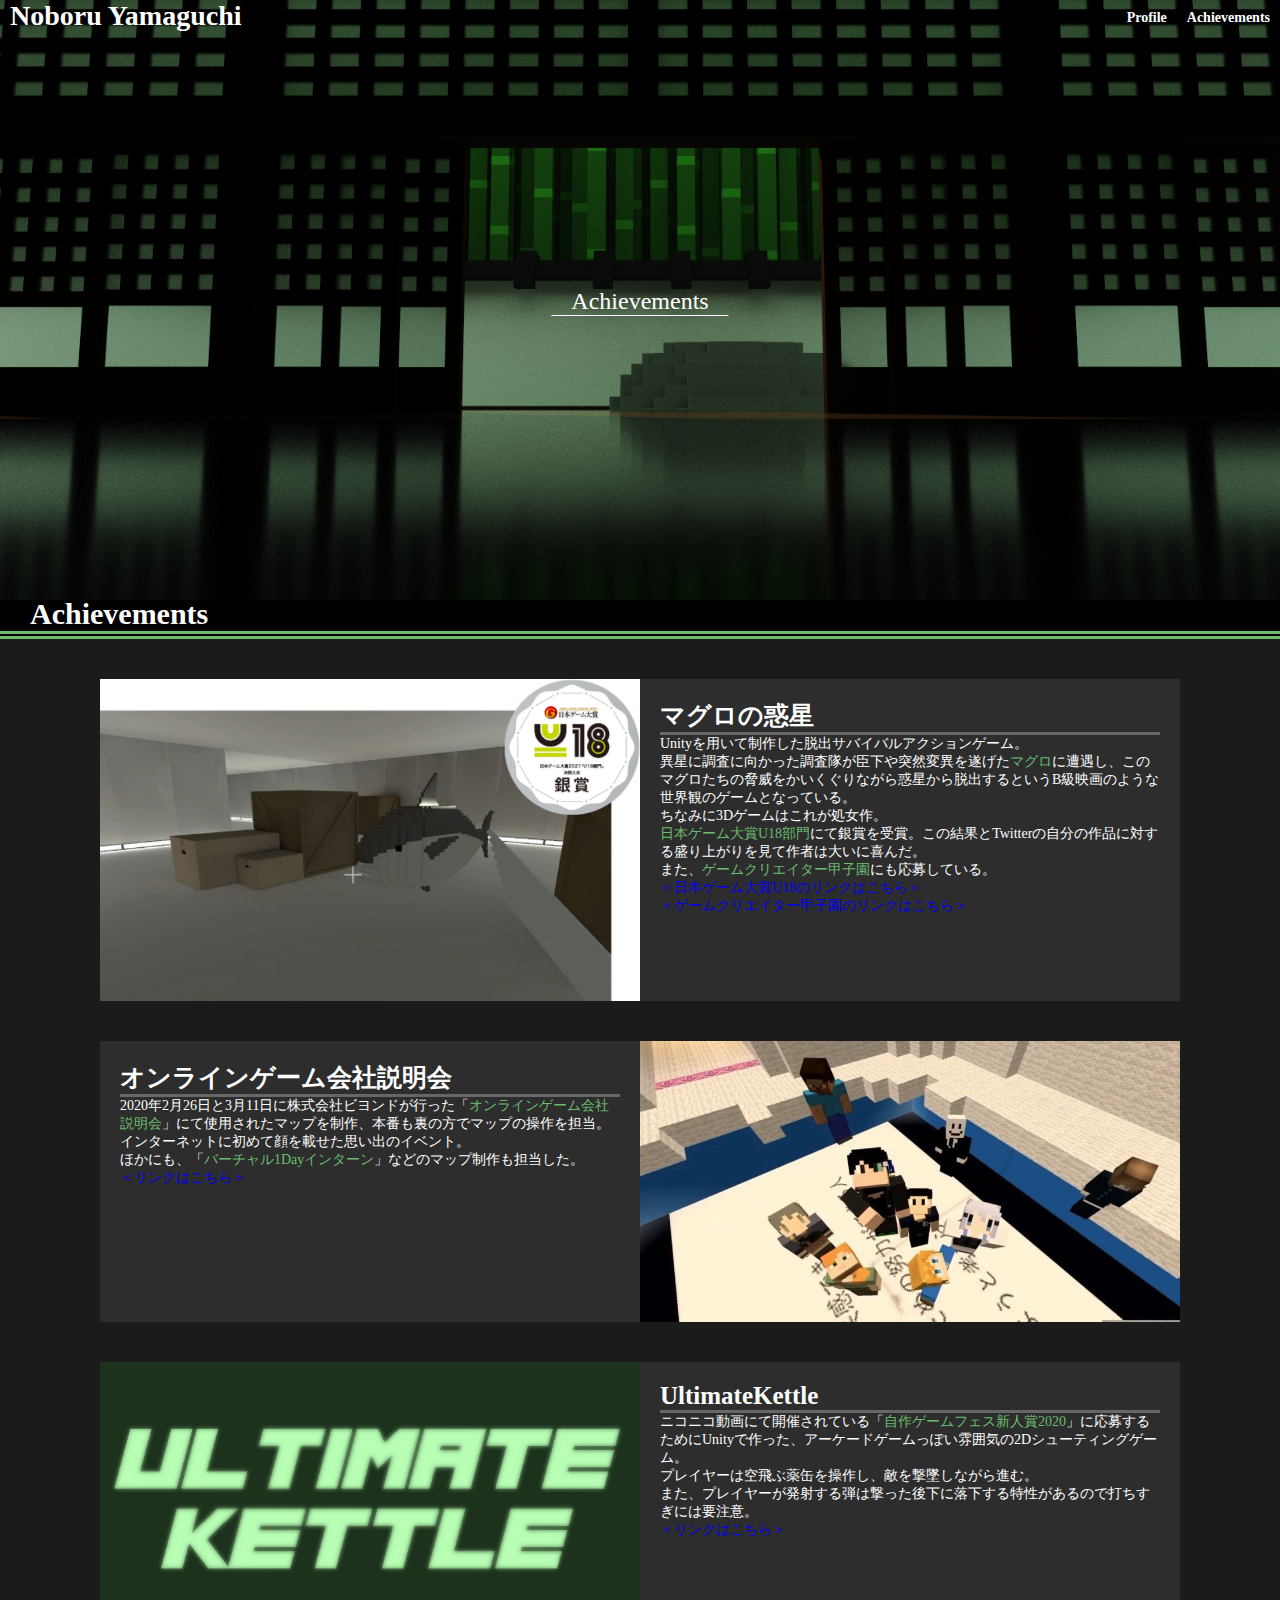
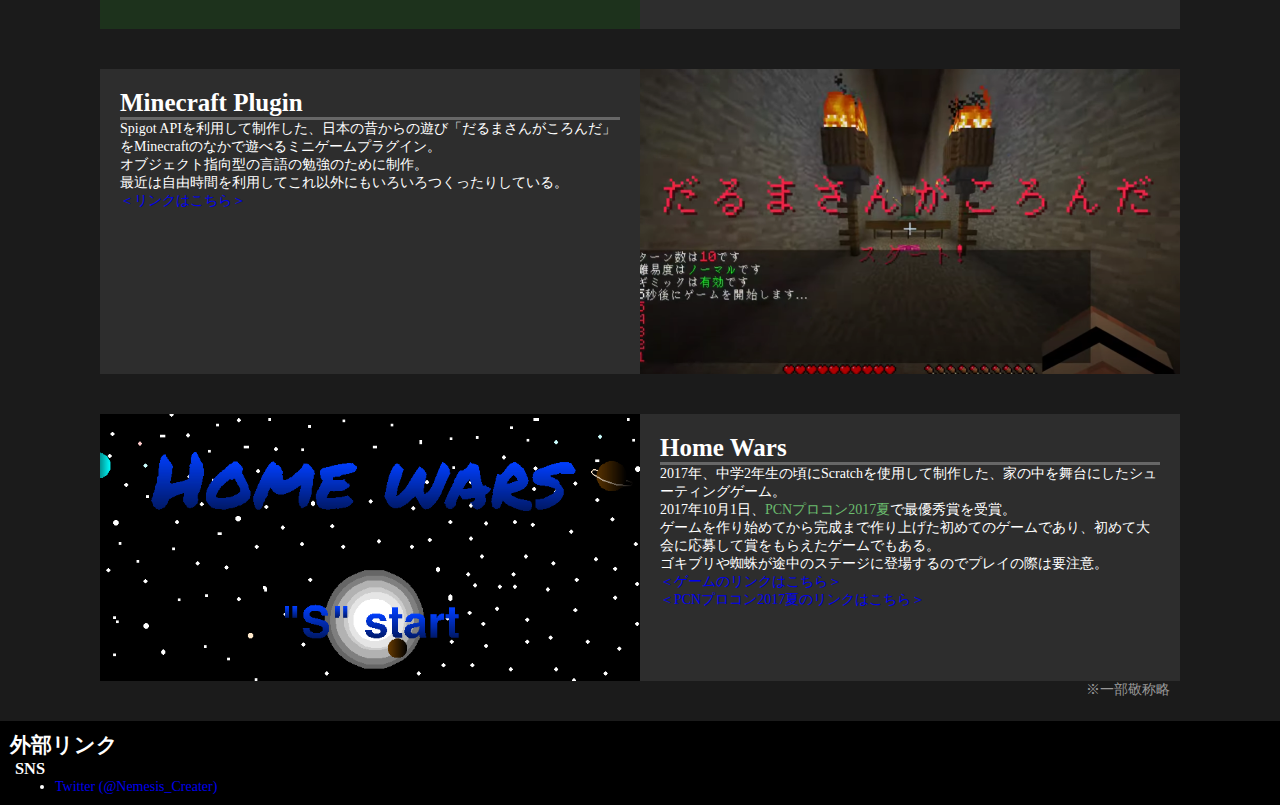
==== docs/Achievements.html @ 4304b45a "Add files via upload" ====
<!DOCTYPE html>
<html>

<head>
    <meta http-equiv="X-UA-Compatible" content="IE=edge">
    <title>Nemesis's Portfolio</title>
    <meta charset="UTF-8">
    <meta name="description" content="Nemesisのポートフォリオのプロフィールのページです。">
    <meta name="author" content="Nemesis">
    <meta name="viewport" content="width=device-width">
    <script type="text/javascript" src="https://ajax.googleapis.com/ajax/libs/jquery/1.9.1/jquery.min.js"></script>
    <script type="text/javascript" src="style.js"></script>
    <link rel="stylesheet" href="style.css">
    <link rel="shortcut icon" href="images/logo.png">
</head>

<body>

    <div class="header">

        <div class="header_text">
            <h1>
                Noboru Yamaguchi
            </h1>
        </div>

        <div class="header_contents">
            <div class="menu_contents">
                <p>
                    <a href="index.html">Profile</a>
                </p>
            </div>
            <div class="menu_contents">
                <p>
                    <a href="Achievements.html">Achievements</a>
                </p>
            </div>
        </div>

        <div class="title">
            <p>Achievements</p>
        </div>

        <img src="images/Photo_Bamboo.png" alt="いい感じの画像">

    </div>

    <div class="main">
        <div class="Achievements">
            <h2 class="Achievements_title">Achievements</h2>

            <div class="Achievements_contents_parent">
                <ul class="Achievements_contents">
                    <li><img src="images/U18_SilverAward.png"></li>
                    <li>
                        <div class="Achievements_text">
                            <h2>マグロの惑星</h2>
                            <p>
                                Unityを用いて制作した脱出サバイバルアクションゲーム。
                                <br>異星に調査に向かった調査隊が臣下や突然変異を遂げた<span>マグロ</span>に遭遇し、このマグロたちの脅威をかいくぐりながら惑星から脱出するというB級映画のような世界観のゲームとなっている。
                                <br>ちなみに3Dゲームはこれが処女作。
                                <br><span>日本ゲーム大賞U18部門</span>にて銀賞を受賞。この結果とTwitterの自分の作品に対する盛り上がりを見て作者は大いに喜んだ。
                                <br>また、<span>ゲームクリエイター甲子園</span>にも応募している。
                                <br><a href="https://u18.awards.cesa.or.jp/news/pressrelease20211003/">
                                    ＜日本ゲーム大賞U18のリンクはこちら＞
                                </a>
                                <br><a href="https://game.creators-guild.com/gck2021/2958/">
                                    ＜ゲームクリエイター甲子園のリンクはこちら＞
                                </a>
                            </p>
                        </div>
                    </li>
                </ul>
            </div>

            <div class="Achievements_contents_parent">
                <ul class="Achievements_contents">
                    <li>
                        <div class="Achievements_text">
                            <h2>オンラインゲーム会社説明会</h2>
                            <p>
                                2020年2月26日と3月11日に株式会社ビヨンドが行った「<span>オンラインゲーム会社説明会</span>」にて使用されたマップを制作、本番も裏の方でマップの操作を担当。
                                <br>インターネットに初めて顔を載せた思い出のイベント。
                                <br>ほかにも、「<span>バーチャル1Dayインターン</span>」などのマップ制作も担当した。
                                <br><a href="https://beyondjapan.com/blog/2020/03/recruit-onlinegame/">
                                    ＜リンクはこちら＞
                                </a>
                            </p>
                        </div>
                    </li>
                    <li><img src="images/map.png"></li>
                </ul>
            </div>

            <div class="Achievements_contents_parent">
                <ul class="Achievements_contents">
                    <li><img src="images/Ultimate_kettle.png"></li>
                    <li>
                        <div class="Achievements_text">
                            <h2>UltimateKettle</h2>
                            <p>
                                ニコニコ動画にて開催されている「<span>自作ゲームフェス新人賞2020</span>」に応募するためにUnityで作った、アーケードゲームっぽい雰囲気の2Dシューティングゲーム。
                                <br>プレイヤーは空飛ぶ薬缶を操作し、敵を撃墜しながら進む。
                                <br>また、プレイヤーが発射する弾は撃った後下に落下する特性があるので打ちすぎには要注意。
                                <br><a href="https://game.nicovideo.jp/atsumaru/games/gm13279">
                                    ＜リンクはこちら＞
                                </a>
                            </p>
                        </div>
                    </li>
                </ul>
            </div>

            <div class="Achievements_contents_parent">
                <ul class="Achievements_contents">
                    <li>
                        <div class="Achievements_text">
                            <h2>Minecraft Plugin</h2>
                            <p>
                                Spigot APIを利用して制作した、日本の昔からの遊び「だるまさんがころんだ」をMinecraftのなかで遊べるミニゲームプラグイン。
                                <br>オブジェクト指向型の言語の勉強のために制作。
                                <br>最近は自由時間を利用してこれ以外にもいろいろつくったりしている。
                                <br><a href="https://www.youtube.com/watch?v=DLBEck7esvw">
                                    ＜リンクはこちら＞
                                </a>
                            </p>
                        </div>
                    </li>
                    <li><img src="images/Daruma.png"></li>
                </ul>
            </div>

            <div class="Achievements_contents_parent">
                <ul class="Achievements_contents">
                    <li><img src="images/HomeWars.png"></li>
                    <li>
                        <div class="Achievements_text">
                            <h2>Home Wars</h2>
                            <p>
                                2017年、中学2年生の頃にScratchを使用して制作した、家の中を舞台にしたシューティングゲーム。
                                <br>2017年10月1日、<span>PCNプロコン2017夏</span>で最優秀賞を受賞。
                                <br>ゲームを作り始めてから完成まで作り上げた初めてのゲームであり、初めて大会に応募して賞をもらえたゲームでもある。
                                <br>ゴキブリや蜘蛛が途中のステージに登場するのでプレイの際は要注意。
                                <br><a href="https://scratch.mit.edu/projects/167154567/">
                                    ＜ゲームのリンクはこちら＞
                                </a>
                                <br><a href="https://pcn.club/contest/contest07.html">
                                    ＜PCNプロコン2017夏のリンクはこちら＞
                                </a>
                            </p>
                        </div>
                    </li>
                </ul>

                <div class="notes">
                    ※一部敬称略
                </div>

            </div>
        </div>

        <div class="footer">
            <h2>外部リンク</h2>
            <div class="SNS">
                <h3>SNS</h3>
                <ul>
                    <li><a href="https://twitter.com/Nemesis_Creater">Twitter (@Nemesis_Creater)</a></li>
                </ul>
            </div>
        </div>

    </div>
</body>

</html>
---- docs/style.css ----
html{
    font-size: 14px;
    color: #FFF;
    height: 100%;
    font-family:serif;
    background-color: rgb(27, 27, 27);
}

body{
    margin: 0;
    padding: 0;
}

a{
    text-decoration: none;
}

a:visited{
    color: white;
}

a:hover{
    color: rgb(107, 188, 110);
}

h2{
    margin-top: 0%;
    margin-bottom: 0%;
}

h3{
    margin-top: 0%;
    margin-bottom: 0%;
}

p{
    margin-top: 0%;
    margin-bottom: 0%;
}

/*以下ヘッダーのCSS*/

    .header{
        position: relative;
    }

    .header img{
        width: 100%;
        height: 600px;
        object-fit: cover;
    }

    .header_text{
        left: 10px;
        position: absolute;
    }

    .header_text h1{
        margin: 0;
    }

    .header_contents{
        right: 0;
        position: absolute;
        overflow: hidden;
        width:fit-content;
    }

    .menu_contents{
        padding: 5px;
        float: left;
    }

    .menu_contents p{
        padding: 5px;
        font-weight: bold;
        text-align: center;
    }

    .menu_contents a{
        color: white;
    }

    .menu_contents a:hover{
        color: rgb(107, 188, 110);
    }

    .title{
        padding: 0 20px;
        font-size: 24px;
        top: 50%;
        left: 50%;
        transform: translate(-50%, -50%);
        position: absolute;
        text-align: center;
        border-bottom: solid 1px white;
    }

/*以下メインコンテンツのCSS*/

/*自己紹介文章*/
    .profile{
        padding-top: 10px;
        margin:15px 70px;
        width:fit-content;
        background-color: rgb(45, 45, 45);
    }

    .profile .profile_contents_parent{
        margin:0%;
        padding-left: 10px;
        display:flex;
        list-style:none;
    }

    .profile img{
        height: 300px;
    }

    .profile_text{
        padding: 10px;
        padding-top: 0%;
        padding-bottom: 0%;
    }

    .profile span{
        color: rgb(107, 188, 110);
    }

    .profile_text h2{
        font-size: 30px;
        border-bottom: solid rgb(103, 103, 103);
    }

    .profile_text p{
        padding: 5px;
        padding-bottom: 0%;
    }

/*キャリア*/
    .career{
        background-color: rgb(27, 27, 27);
    }

    .career h2{
        padding-left: 30px;
        font-size: 30px;
        background-color: black;
        border-bottom: double 8px rgb(107, 188, 110);
    }

    .career_contents{
        margin: 0 70px;
        padding: 10px 20px;
        border-bottom: solid 1px rgb(103, 103, 103);
    }

    .career span{
        color: rgb(107, 188, 110);
    }

    .career_contents ul{
        margin: 0;
        padding-left: 20px;
    }

    .notes{
        padding-right: 10px;
        float: right;
        color: rgb(152, 152, 152);
    }

/*制作物*/
    .Achievements_title{
        margin-top: -7px;
        padding-left: 30px;
        font-size: 30px;
        background-color: black;
        border-bottom: double 8px rgb(107, 188, 110);
    }  

    .Achievements_contents_parent{
        margin: 40px 100px;
        background-color: rgb(45, 45, 45);
    }
    
    .Achievements_contents{
        margin: 0;
        padding: 0;
        display:flex;
        flex-wrap: nowrap;
        list-style:none;
    }

    .Achievements_contents h2{
        font-size: 25px;
        border-bottom: solid  rgb(103, 103, 103);
    }

    .Achievements_contents li{
        width: 50%;
    }

    .Achievements_contents img{
        width: 100%;
        height: 100%;
        object-fit: cover;
    }

    .Achievements_text{
        padding: 20px;
    }

    .Achievements_text span{
        color: rgb(107, 188, 110);
    }

/*フッター*/
    .footer{
        padding: 10px;
        margin-top: 30px;
        background-color: black;
    }

    .footer p{
        padding-left: 10px;
    }

    .footer ul{
        margin: 0;
    }

    .footer .SNS{
        padding:0 5px;
    }
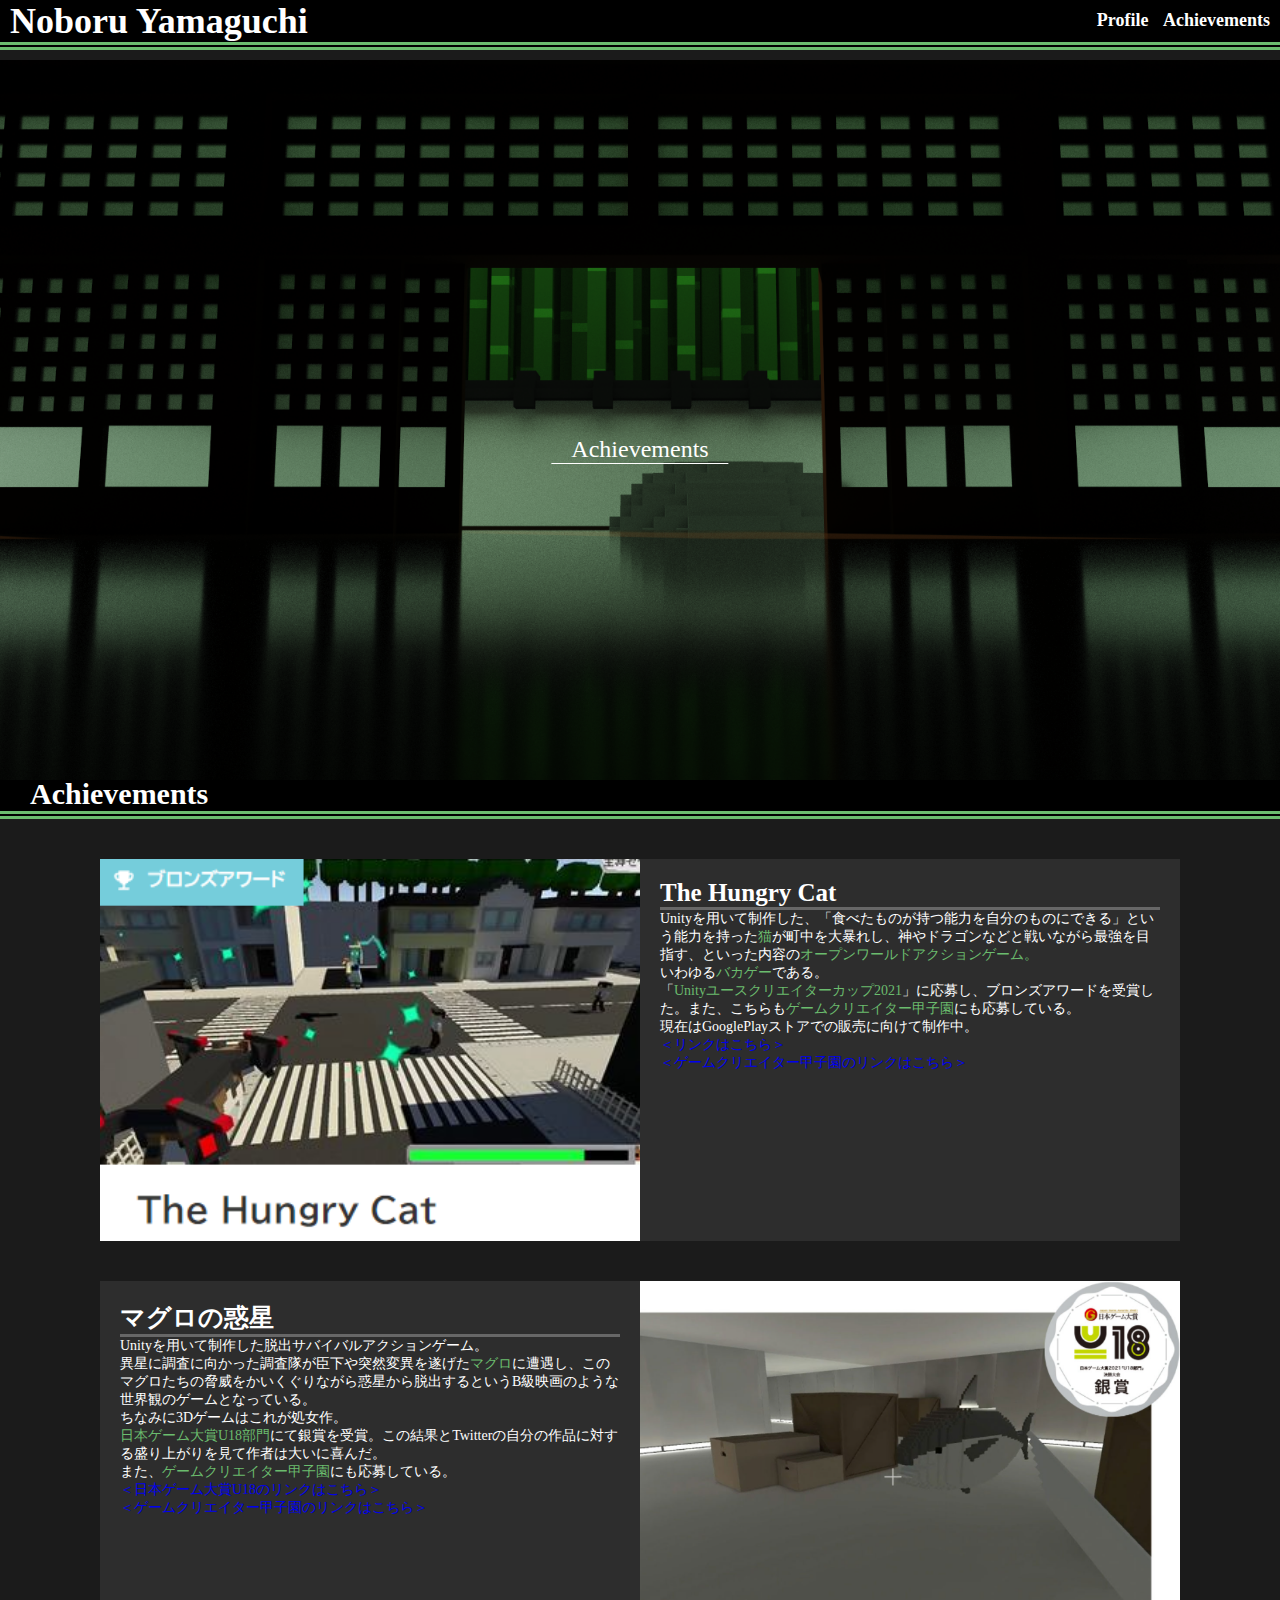
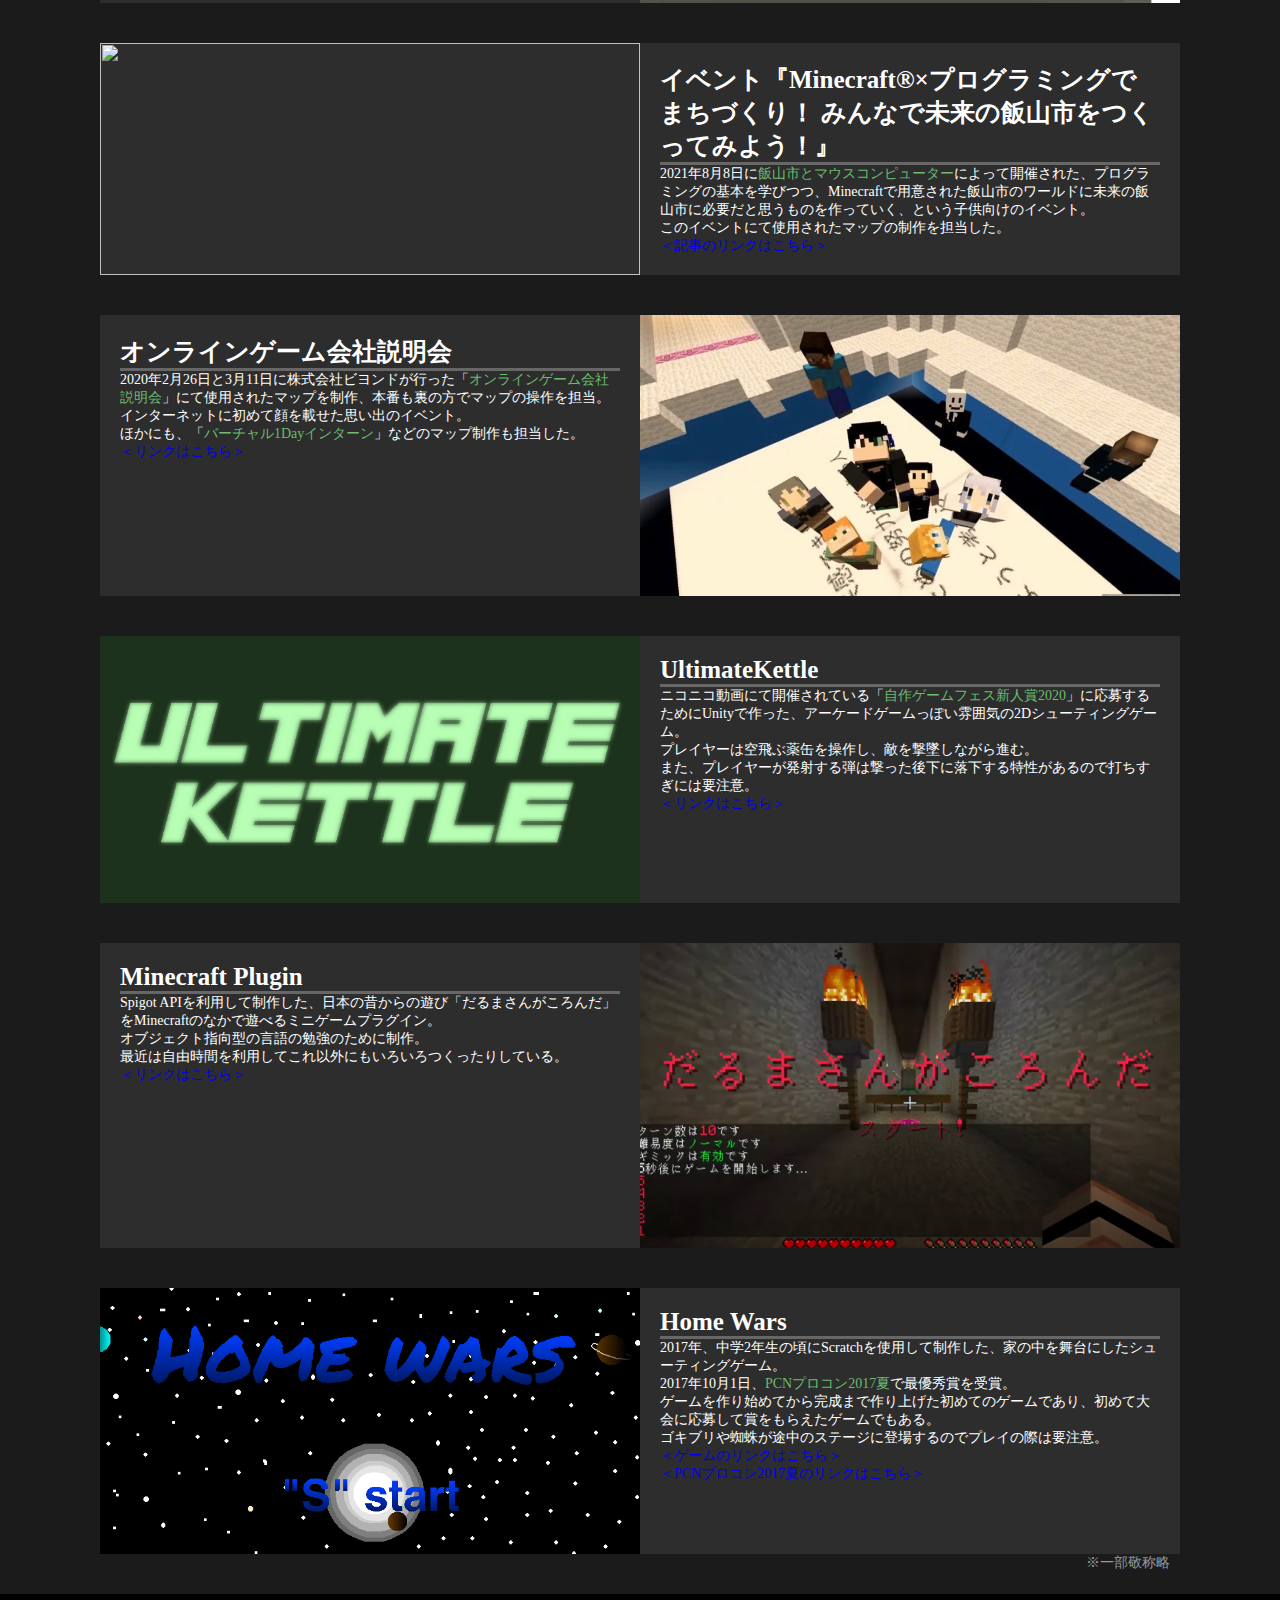
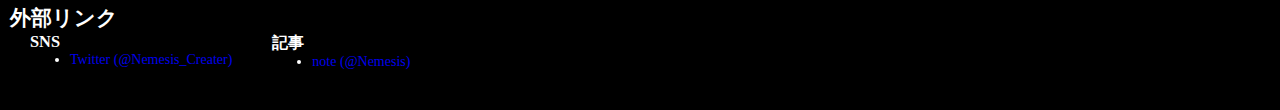
==== commit b7ee8e71: "Add files via upload" ====
--- a/docs/Achievements.html
+++ b/docs/Achievements.html
@@ -3,10 +3,10 @@
 
 <head>
     <meta http-equiv="X-UA-Compatible" content="IE=edge">
-    <title>Nemesis's Portfolio</title>
+    <title>Noboru's Portfolio</title>
     <meta charset="UTF-8">
-    <meta name="description" content="Nemesisのポートフォリオのプロフィールのページです。">
-    <meta name="author" content="Nemesis">
+    <meta name="description" content="山口登のポートフォリオのプロフィールのページです。">
+    <meta name="author" content="Noboru Yamaguchi">
     <meta name="viewport" content="width=device-width">
     <script type="text/javascript" src="https://ajax.googleapis.com/ajax/libs/jquery/1.9.1/jquery.min.js"></script>
     <script type="text/javascript" src="style.js"></script>
@@ -18,154 +18,227 @@
 
     <div class="header">
 
-        <div class="header_text">
+        <div class="header_contents">
             <h1>
                 Noboru Yamaguchi
             </h1>
         </div>
 
         <div class="header_contents">
-            <div class="menu_contents">
-                <p>
+            <ul class="menu_contents">
+                <li><p>
                     <a href="index.html">Profile</a>
-                </p>
+                </p></li>
+                <li><p>
+                    <a href="Achievements.html">Achievements</a>
+                </p></li>
             </div>
-            <div class="menu_contents">
-                <p>
-                    <a href="Achievements.html">Achievements</a>
-                </p>
-            </div>
-        </div>
+        </div>
+
+    </div>
+
+    <div class="header_image">
+        <img src="images/Photo_Bamboo.png" alt="いい感じの画像">
 
         <div class="title">
             <p>Achievements</p>
         </div>
-
-        <img src="images/Photo_Bamboo.png" alt="いい感じの画像">
-
     </div>
 
     <div class="main">
         <div class="Achievements">
             <h2 class="Achievements_title">Achievements</h2>
 
-            <div class="Achievements_contents_parent">
-                <ul class="Achievements_contents">
-                    <li><img src="images/U18_SilverAward.png"></li>
-                    <li>
-                        <div class="Achievements_text">
-                            <h2>マグロの惑星</h2>
-                            <p>
-                                Unityを用いて制作した脱出サバイバルアクションゲーム。
-                                <br>異星に調査に向かった調査隊が臣下や突然変異を遂げた<span>マグロ</span>に遭遇し、このマグロたちの脅威をかいくぐりながら惑星から脱出するというB級映画のような世界観のゲームとなっている。
-                                <br>ちなみに3Dゲームはこれが処女作。
-                                <br><span>日本ゲーム大賞U18部門</span>にて銀賞を受賞。この結果とTwitterの自分の作品に対する盛り上がりを見て作者は大いに喜んだ。
-                                <br>また、<span>ゲームクリエイター甲子園</span>にも応募している。
-                                <br><a href="https://u18.awards.cesa.or.jp/news/pressrelease20211003/">
-                                    ＜日本ゲーム大賞U18のリンクはこちら＞
-                                </a>
-                                <br><a href="https://game.creators-guild.com/gck2021/2958/">
-                                    ＜ゲームクリエイター甲子園のリンクはこちら＞
-                                </a>
-                            </p>
-                        </div>
-                    </li>
-                </ul>
-            </div>
-
-            <div class="Achievements_contents_parent">
-                <ul class="Achievements_contents">
-                    <li>
-                        <div class="Achievements_text">
-                            <h2>オンラインゲーム会社説明会</h2>
-                            <p>
-                                2020年2月26日と3月11日に株式会社ビヨンドが行った「<span>オンラインゲーム会社説明会</span>」にて使用されたマップを制作、本番も裏の方でマップの操作を担当。
-                                <br>インターネットに初めて顔を載せた思い出のイベント。
-                                <br>ほかにも、「<span>バーチャル1Dayインターン</span>」などのマップ制作も担当した。
-                                <br><a href="https://beyondjapan.com/blog/2020/03/recruit-onlinegame/">
-                                    ＜リンクはこちら＞
-                                </a>
-                            </p>
-                        </div>
-                    </li>
-                    <li><img src="images/map.png"></li>
-                </ul>
-            </div>
-
-            <div class="Achievements_contents_parent">
-                <ul class="Achievements_contents">
-                    <li><img src="images/Ultimate_kettle.png"></li>
-                    <li>
-                        <div class="Achievements_text">
-                            <h2>UltimateKettle</h2>
-                            <p>
-                                ニコニコ動画にて開催されている「<span>自作ゲームフェス新人賞2020</span>」に応募するためにUnityで作った、アーケードゲームっぽい雰囲気の2Dシューティングゲーム。
-                                <br>プレイヤーは空飛ぶ薬缶を操作し、敵を撃墜しながら進む。
-                                <br>また、プレイヤーが発射する弾は撃った後下に落下する特性があるので打ちすぎには要注意。
-                                <br><a href="https://game.nicovideo.jp/atsumaru/games/gm13279">
-                                    ＜リンクはこちら＞
-                                </a>
-                            </p>
-                        </div>
-                    </li>
-                </ul>
-            </div>
-
-            <div class="Achievements_contents_parent">
-                <ul class="Achievements_contents">
-                    <li>
-                        <div class="Achievements_text">
-                            <h2>Minecraft Plugin</h2>
-                            <p>
-                                Spigot APIを利用して制作した、日本の昔からの遊び「だるまさんがころんだ」をMinecraftのなかで遊べるミニゲームプラグイン。
-                                <br>オブジェクト指向型の言語の勉強のために制作。
-                                <br>最近は自由時間を利用してこれ以外にもいろいろつくったりしている。
-                                <br><a href="https://www.youtube.com/watch?v=DLBEck7esvw">
-                                    ＜リンクはこちら＞
-                                </a>
-                            </p>
-                        </div>
-                    </li>
-                    <li><img src="images/Daruma.png"></li>
-                </ul>
-            </div>
-
-            <div class="Achievements_contents_parent">
-                <ul class="Achievements_contents">
-                    <li><img src="images/HomeWars.png"></li>
-                    <li>
-                        <div class="Achievements_text">
-                            <h2>Home Wars</h2>
-                            <p>
-                                2017年、中学2年生の頃にScratchを使用して制作した、家の中を舞台にしたシューティングゲーム。
-                                <br>2017年10月1日、<span>PCNプロコン2017夏</span>で最優秀賞を受賞。
-                                <br>ゲームを作り始めてから完成まで作り上げた初めてのゲームであり、初めて大会に応募して賞をもらえたゲームでもある。
-                                <br>ゴキブリや蜘蛛が途中のステージに登場するのでプレイの際は要注意。
-                                <br><a href="https://scratch.mit.edu/projects/167154567/">
-                                    ＜ゲームのリンクはこちら＞
-                                </a>
-                                <br><a href="https://pcn.club/contest/contest07.html">
-                                    ＜PCNプロコン2017夏のリンクはこちら＞
-                                </a>
-                            </p>
-                        </div>
-                    </li>
-                </ul>
-
-                <div class="notes">
-                    ※一部敬称略
-                </div>
-
-            </div>
+            <ul>
+                <li><div class="Achievements_contents_parent">
+                    <ul class="Achievements_contents">
+                        <li><img src="images/copper.png"></li>
+                        <li>
+                            <div class="Achievements_text">
+                                <h2>The Hungry Cat</h2>
+                                <p>
+                                    Unityを用いて制作した、「食べたものが持つ能力を自分のものにできる」という能力を持った<span>猫</span>が町中を大暴れし、神やドラゴンなどと戦いながら最強を目指す、といった内容の<span>オープンワールドアクションゲーム。</span>
+                                    <br>いわゆる<span>バカゲー</span>である。
+                                    <br>「<span>Unityユースクリエイターカップ2021</span>」に応募し、ブロンズアワードを受賞した。また、こちらも<span>ゲームクリエイター甲子園</span>にも応募している。
+                                    <br>現在はGooglePlayストアでの販売に向けて制作中。
+                                    <ul class="Achievements_link">
+                                        <li><a href="https://uycc.unity3d.jp/#works1st">
+                                            ＜リンクはこちら＞
+                                        </a></li>
+
+                                        <li><a href="https://game.creators-guild.com/gck2021/3970/">
+                                            ＜ゲームクリエイター甲子園のリンクはこちら＞
+                                            </a>
+                                        </li>
+                                    </ul>
+                                </p>
+                            </div>
+                        </li>
+                    </ul>
+                </div></li>
+
+                <li><div class="Achievements_contents_parent">
+                    <ul class="Achievements_contents odd">
+                        <li>
+                            <div class="Achievements_text">
+                                <h2>マグロの惑星</h2>
+                                <p>
+                                    Unityを用いて制作した脱出サバイバルアクションゲーム。
+                                    <br>異星に調査に向かった調査隊が臣下や突然変異を遂げた<span>マグロ</span>に遭遇し、このマグロたちの脅威をかいくぐりながら惑星から脱出するというB級映画のような世界観のゲームとなっている。
+                                    <br>ちなみに3Dゲームはこれが処女作。
+                                    <br><span>日本ゲーム大賞U18部門</span>にて銀賞を受賞。この結果とTwitterの自分の作品に対する盛り上がりを見て作者は大いに喜んだ。
+                                    <br>また、<span>ゲームクリエイター甲子園</span>にも応募している。
+                                    <ul class="Achievements_link">
+                                        <li><a href="https://u18.awards.cesa.or.jp/news/pressrelease20211003/">
+                                                ＜日本ゲーム大賞U18のリンクはこちら＞
+                                            </a>
+                                        </li>
+
+                                        <li><a href="https://game.creators-guild.com/gck2021/2958/">
+                                                ＜ゲームクリエイター甲子園のリンクはこちら＞
+                                            </a>
+                                        </li>
+                                    </ul>
+                                </p>
+                            </div>
+                        </li>
+
+                        <li><img src="images/U18_SilverAward.png"></li>
+                    </ul>
+                </div></li>
+
+                <li><div class="Achievements_contents_parent">
+                    <ul class="Achievements_contents">
+                        <li><img src="images/Nagano.jpg"></li>
+                        <li>
+                            <div class="Achievements_text">
+                                <h2>イベント『Minecraft®×プログラミングでまちづくり！ みんなで未来の飯山市をつくってみよう！』</h2>
+                                <p>
+                                    2021年8月8日に<span>飯山市とマウスコンピューター</span>によって開催された、プログラミングの基本を学びつつ、Minecraftで用意された飯山市のワールドに未来の飯山市に必要だと思うものを作っていく、という子供向けのイベント。
+                                    <br>このイベントにて使用されたマップの制作を担当した。
+                                    <ul class="Achievements_link">
+                                        <li><a href="https://news.mynavi.jp/kikaku/20210827-1953835/">
+                                            ＜記事のリンクはこちら＞
+                                        </a></li>
+                                    </ul>
+                                </p>
+                            </div>
+                        </li>
+                    </ul>
+                </div></li>
+
+                <li><div class="Achievements_contents_parent">
+                    <ul class="Achievements_contents odd">
+                        <li>
+                            <div class="Achievements_text">
+                                <h2>オンラインゲーム会社説明会</h2>
+                                <p>
+                                    2020年2月26日と3月11日に株式会社ビヨンドが行った「<span>オンラインゲーム会社説明会</span>」にて使用されたマップを制作、本番も裏の方でマップの操作を担当。
+                                    <br>インターネットに初めて顔を載せた思い出のイベント。
+                                    <br>ほかにも、「<span>バーチャル1Dayインターン</span>」などのマップ制作も担当した。
+                                    <ul class="Achievements_link">
+                                        <li><a href="https://beyondjapan.com/blog/2020/03/recruit-onlinegame/">
+                                            ＜リンクはこちら＞
+                                        </a></li>
+                                    </ul>
+                                </p>
+                            </div>
+                        </li>
+                        <li><img src="images/map.png"></li>
+                    </ul>
+                </div></li>
+
+                <li><div class="Achievements_contents_parent">
+                    <ul class="Achievements_contents">
+                        <li><img src="images/Ultimate_kettle.png"></li>
+                        <li>
+                            <div class="Achievements_text">
+                                <h2>UltimateKettle</h2>
+                                <p>
+                                    ニコニコ動画にて開催されている「<span>自作ゲームフェス新人賞2020</span>」に応募するためにUnityで作った、アーケードゲームっぽい雰囲気の2Dシューティングゲーム。
+                                    <br>プレイヤーは空飛ぶ薬缶を操作し、敵を撃墜しながら進む。
+                                    <br>また、プレイヤーが発射する弾は撃った後下に落下する特性があるので打ちすぎには要注意。
+                                    <ul class="Achievements_link">
+                                        <li><a href="https://game.nicovideo.jp/atsumaru/games/gm13279">
+                                            ＜リンクはこちら＞
+                                        </a></li>
+                                    </ul>
+                                </p>
+                            </div>
+                        </li>
+                    </ul>
+                </div></li>
+
+                <li><div class="Achievements_contents_parent">
+                    <ul class="Achievements_contents odd">
+                        <li>
+                            <div class="Achievements_text">
+                                <h2>Minecraft Plugin</h2>
+                                <p>
+                                    Spigot APIを利用して制作した、日本の昔からの遊び「だるまさんがころんだ」をMinecraftのなかで遊べるミニゲームプラグイン。
+                                    <br>オブジェクト指向型の言語の勉強のために制作。
+                                    <br>最近は自由時間を利用してこれ以外にもいろいろつくったりしている。
+                                    <ul class="Achievements_link">
+                                        <li><a href="https://www.youtube.com/watch?v=DLBEck7esvw">
+                                            ＜リンクはこちら＞
+                                        </a></li>
+                                    </ul>
+                                </p>
+                            </div>
+                        </li>
+                        <li><img src="images/Daruma.png"></li>
+                    </ul>
+                </div></li>
+
+                <li><div class="Achievements_contents_parent">
+                    <ul class="Achievements_contents">
+                        <li><img src="images/HomeWars.png"></li>
+                        <li>
+                            <div class="Achievements_text">
+                                <h2>Home Wars</h2>
+                                <p>
+                                    2017年、中学2年生の頃にScratchを使用して制作した、家の中を舞台にしたシューティングゲーム。
+                                    <br>2017年10月1日、<span>PCNプロコン2017夏</span>で最優秀賞を受賞。
+                                    <br>ゲームを作り始めてから完成まで作り上げた初めてのゲームであり、初めて大会に応募して賞をもらえたゲームでもある。
+                                    <br>ゴキブリや蜘蛛が途中のステージに登場するのでプレイの際は要注意。
+                                    <ul class="Achievements_link">
+                                        <li><a href="https://scratch.mit.edu/projects/167154567/">
+                                            ＜ゲームのリンクはこちら＞
+                                        </a></li>
+                                        <li><a href="https://pcn.club/contest/contest07.html">
+                                            ＜PCNプロコン2017夏のリンクはこちら＞
+                                        </a></li>
+                                    </ul>
+                                </p>
+                            </div>
+                        </li>
+                    </ul>
+
+                    <div class="notes">
+                        ※一部敬称略
+                    </div>
+
+                </div></li>
+            </ul>
         </div>
 
         <div class="footer">
             <h2>外部リンク</h2>
-            <div class="SNS">
-                <h3>SNS</h3>
-                <ul>
-                    <li><a href="https://twitter.com/Nemesis_Creater">Twitter (@Nemesis_Creater)</a></li>
-                </ul>
+            <div class="links">
+                <div class="SNS">
+                    <h3>SNS</h3>
+                    <ul>
+                        <li><a href="https://twitter.com/Nemesis_Creater">Twitter (@Nemesis_Creater)</a></li>
+                    </ul>
+                </div>
+
+                <div class="SNS">
+                    <h3>記事</h3>
+
+                    <ul>
+                        <li><a href="https://note.com/nemesis_creater">note (@Nemesis)</a></li>
+                    </ul>
+                </div>
             </div>
         </div>
 
--- a/docs/style.css
+++ b/docs/style.css
@@ -39,36 +39,34 @@
 }
 
 /*以下ヘッダーのCSS*/
-
     .header{
-        position: relative;
-    }
-
-    .header img{
-        width: 100%;
-        height: 600px;
-        object-fit: cover;
-    }
-
-    .header_text{
-        left: 10px;
-        position: absolute;
-    }
-
-    .header_text h1{
-        margin: 0;
+        width: 100%;
+        z-index: 10;
+        display: flex;
+        position: fixed;
+        background-color: black;
+        border-bottom: double 8px rgb(107, 188, 110);
     }
 
     .header_contents{
-        right: 0;
-        position: absolute;
-        overflow: hidden;
-        width:fit-content;
+        font-size: 18px;
+        width: 50%;
+    }
+
+    .header_contents h1{
+        margin: 0;
+        padding-left: 10px;
     }
 
     .menu_contents{
+        margin: 0;
         padding: 5px;
-        float: left;
+        float: right;
+    }
+    
+    .menu_contents li{
+        list-style: none;
+        display: inline-block;
     }
 
     .menu_contents p{
@@ -85,7 +83,7 @@
         color: rgb(107, 188, 110);
     }
 
-    .title{
+    .header_image .title{
         padding: 0 20px;
         font-size: 24px;
         top: 50%;
@@ -96,13 +94,19 @@
         border-bottom: solid 1px white;
     }
 
+    .header_image img{
+        margin-top: 60px;
+        width: 100%;
+        position: relative;
+        object-fit: cover;
+    }
+
 /*以下メインコンテンツのCSS*/
 
 /*自己紹介文章*/
     .profile{
         padding-top: 10px;
-        margin:15px 70px;
-        width:fit-content;
+        margin: 15px 70px;
         background-color: rgb(45, 45, 45);
     }
 
@@ -135,6 +139,40 @@
     .profile_text p{
         padding: 5px;
         padding-bottom: 0%;
+    }
+
+/*メインコンテンツ*/
+    .mainContents h2{
+        padding-left: 30px;
+        font-size: 30px;
+        background-color: black;
+        border-bottom: double 8px rgb(107, 188, 110);
+    }
+
+    .masterpiece_contents{
+        margin: 40px 100px;
+    }
+
+    .masterpiece{
+        margin: 20px;
+        position: relative;
+    }
+
+    .masterpiece_name{
+        padding: 0 20px;
+        font-size: 24px;
+        top: 50%;
+        left: 50%;
+        position: absolute;
+        text-align: center;
+        transform: translate(-50%, -50%);
+        background-color: rgb(45, 45, 45);
+    }
+
+    .masterpiece img{
+        height: 250px;
+        width: 100%;
+        object-fit: cover;
     }
 
 /*キャリア*/
@@ -171,6 +209,16 @@
     }
 
 /*制作物*/
+
+    .Achievements ul{
+        padding: 0%;
+        margin: 0%;
+    }
+
+    .Achievements li{
+        list-style: none;
+    }
+
     .Achievements_title{
         margin-top: -7px;
         padding-left: 30px;
@@ -215,6 +263,16 @@
         color: rgb(107, 188, 110);
     }
 
+    .Achievements_link{
+        padding-top: 10px;
+        padding-left: 20px;
+    }
+
+    .Achievements_link li{
+        margin: 0;
+        width: 100%;
+    }
+
 /*フッター*/
     .footer{
         padding: 10px;
@@ -231,5 +289,129 @@
     }
 
     .footer .SNS{
-        padding:0 5px;
-    }+        padding:0 20px;
+    }
+
+    .footer .links{
+        display: flex;
+        padding-bottom: 30px;
+    }
+
+@media screen and (max-width: 1024px) {
+    .header_image .title{
+        font-size: 20px;
+        top: 20%;
+    }
+}
+
+@media screen and (max-width: 670px) {
+
+    html{
+        font-size: 12px;
+    }
+
+    /*以下ヘッダーのCSS*/
+
+    .header h1{
+        font-size: 18px;
+    }
+
+    .header_contents{
+        font-size: 14px;
+    }
+
+    .header_image .title{
+        font-size: 20px;
+        top: 25%;
+    }
+
+/*以下メインコンテンツのCSS*/
+
+/*自己紹介文章*/  
+
+    .profile{
+        padding-top: 10px;
+        margin: 15px 15px;
+    }
+
+    .profile .profile_contents_parent{
+        display: flex;
+        flex-direction: column;
+    }
+
+    .profile img{
+        height: 150px;
+    }
+
+    .profile_text h2{
+        font-size: 20px;
+    }
+
+/*メインコンテンツ*/
+    .mainContents h2{
+        padding-left: 10px;
+        font-size: 20px;
+    }
+
+    .masterpiece_contents{
+        margin: 15px;
+    }    
+
+    .masterpiece_name{
+        padding: 0 10px;
+        font-size: 18px;
+    }
+
+    .masterpiece img{
+        height: 120px;
+    }
+
+/*キャリア*/
+
+    .career h2{
+        padding-left: 10px;
+        font-size: 20px;
+    }  
+    
+    .career_contents{
+        margin: 0 15px;
+        padding: 10px 20px;
+        border-bottom: solid 1px rgb(103, 103, 103);
+    }
+
+/*制作物*/
+    .Achievements_title{
+        padding-left: 10px;
+        font-size: 20px;
+    } 
+
+    .Achievements_contents_parent{
+        margin:10px;
+    }
+
+    .Achievements_contents{
+        flex-direction: column;
+    }
+
+    .Achievements_contents_parent .odd{
+        flex-direction: column-reverse;
+    }
+
+    .Achievements_contents h2{
+        font-size: 20px;
+        border-bottom: solid  rgb(103, 103, 103);
+    }
+
+    .Achievements_contents li{
+        width: 100%;
+    }
+
+    .Achievements_text{
+        padding: 10px;
+    }
+
+/*フッター*/
+    .footer .SNS{
+        padding:0 10px;
+    }
+}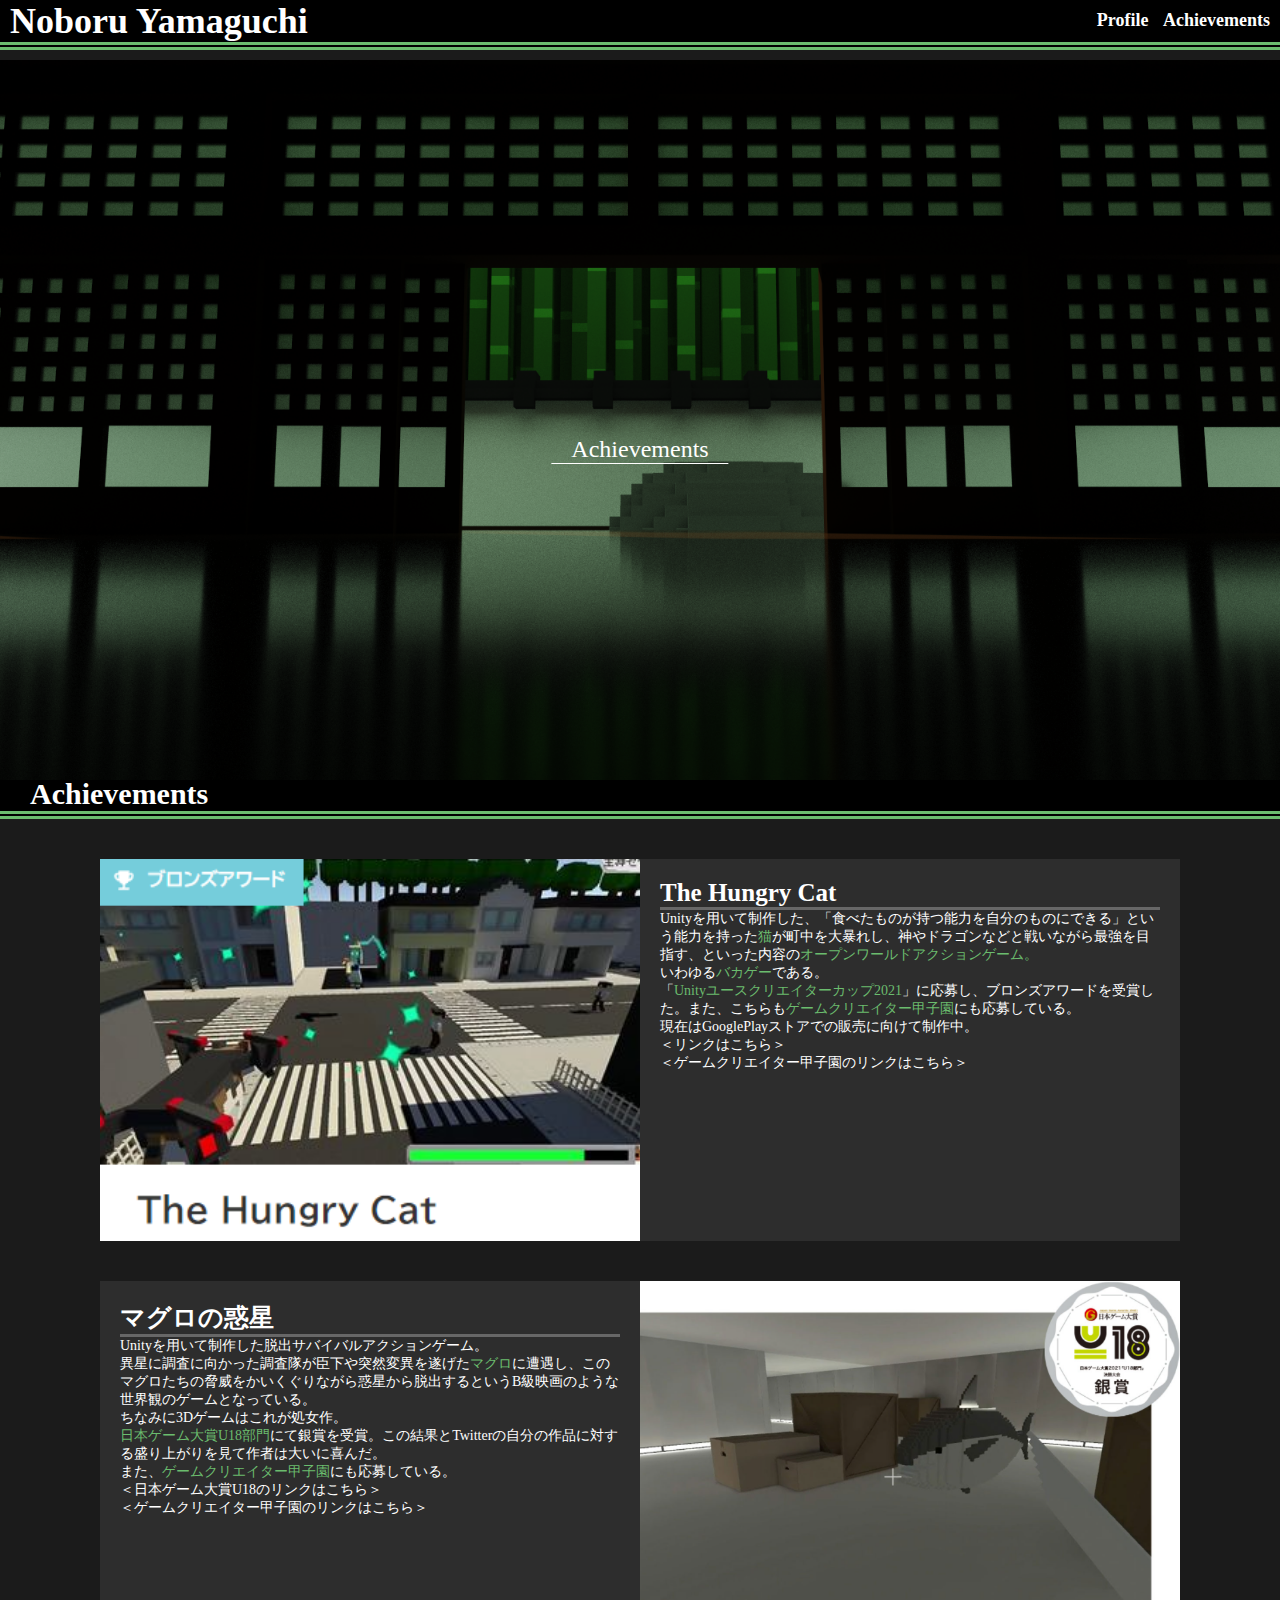
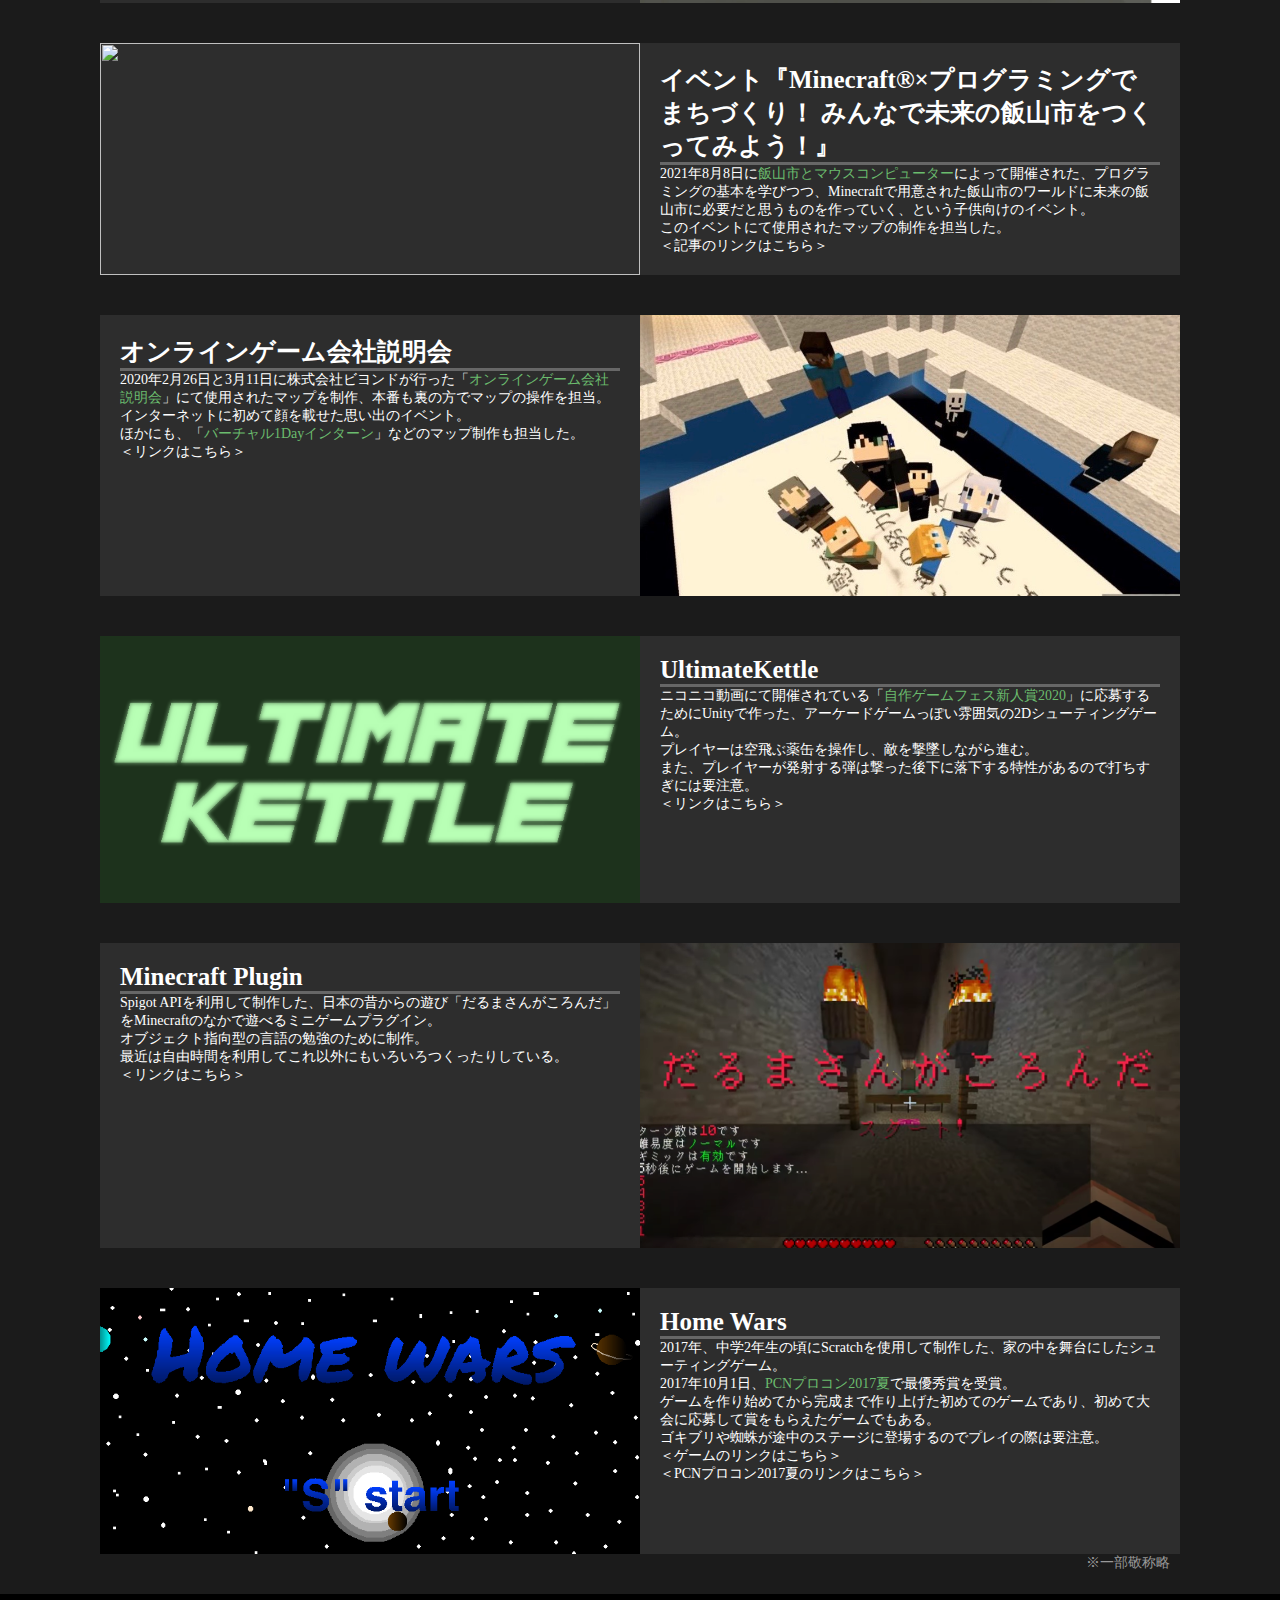
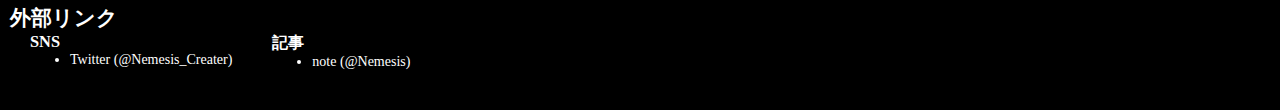
==== commit cb13b548: "Add files via upload" ====
--- a/docs/Achievements.html
+++ b/docs/Achievements.html
@@ -50,7 +50,7 @@
             <h2 class="Achievements_title">Achievements</h2>
 
             <ul>
-                <li><div class="Achievements_contents_parent">
+                <li><div class="Achievements_contents_parent" id="Cat">
                     <ul class="Achievements_contents">
                         <li><img src="images/copper.png"></li>
                         <li>
@@ -77,7 +77,7 @@
                     </ul>
                 </div></li>
 
-                <li><div class="Achievements_contents_parent">
+                <li><div class="Achievements_contents_parent" id="Tuna">
                     <ul class="Achievements_contents odd">
                         <li>
                             <div class="Achievements_text">
--- a/docs/style.css
+++ b/docs/style.css
@@ -13,6 +13,7 @@
 
 a{
     text-decoration: none;
+    color: white;
 }
 
 a:visited{
